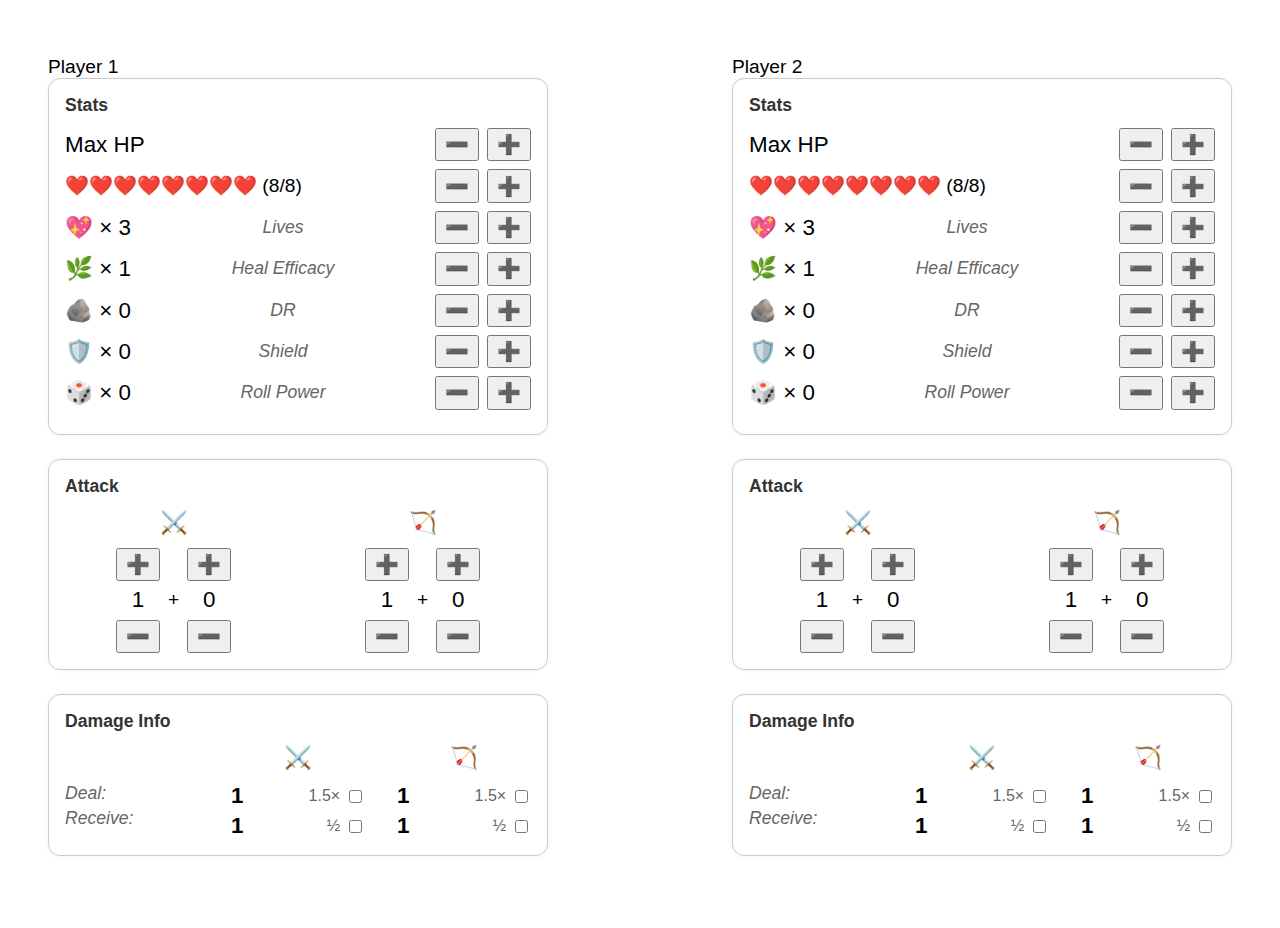
==== index.html @ b235745e "Add files via upload" ====
<!DOCTYPE html>
<html>
  <head>
    <meta charset="UTF-8" />
    <title>Stat Tracker</title>
    <link rel="stylesheet" href="index.css" />
  </head>
  <body>
    <div class="app-container">
      <!-- Player 1 -->
      <div class="player">
        <div class="player-name">Player 1</div>

        <!-- Defense Block -->
        <div class="stat-block">
          <div class="section-label">Stats</div>

          <div class="stat-row">
            <div class="display-group">
              <span class="display-value">Max HP</span>
              
            </div>
            <div class="controls">
              <button class="btn max-hp-decrease">➖</button>
              <button class="btn max-hp-increase">➕</button>
            </div>
          </div>
          <!-- HP -->
          <div class="stat-row">
            <div class="display-group">
              <span class="display-value hearts">❤️❤️❤️🖤🖤</span>
            </div>
            <div class="controls">
              <button class="btn hp-decrease">➖</button>
              <button class="btn hp-increase">➕</button>
            </div>
          </div>

          <!-- Lives -->
          <div class="stat-row">
            <div class="display-value lives">💖 × 2</div>
            <div class="stat-label">Lives</div>
            <div class="controls">
              <button class="btn life-decrease">➖</button>
              <button class="btn life-increase">➕</button>
            </div>
          </div>

          <!-- Heal Efficacy -->
          <div class="stat-row">
            <div class="display-value heal">🌿 × 3</div>
            <div class="stat-label">Heal Efficacy</div>
            <div class="controls">
              <button class="btn heal-decrease">➖</button>
              <button class="btn heal-increase">➕</button>
            </div>
          </div>

          <!-- Damage Reduction -->
          <div class="stat-row">
            <div class="display-value reduction">🪨 × 1</div>
            <div class="stat-label">DR</div>
            <div class="controls">
              <button class="btn reduction-decrease">➖</button>
              <button class="btn reduction-increase">➕</button>
            </div>
          </div>

          <!-- Shield -->
          <div class="stat-row">
            <div class="display-value shield">🛡️ × 3</div>
            <div class="stat-label">Shield</div>
            <div class="controls">
              <button class="btn shield-decrease">➖</button>
              <button class="btn shield-increase">➕</button>
            </div>
          </div>

          <!-- Roll Power -->
          <div class="stat-row">
            <div class="display-value roll">🎲 × 3</div>
            <div class="stat-label">Roll Power</div>
            <div class="controls">
              <button class="btn roll-decrease">➖</button>
              <button class="btn roll-increase">➕</button>
            </div>
          </div>
        </div>

        <!-- Offense Block -->
        <div class="stat-block">
          <div class="section-label">Attack</div>
          <div class="damage-section">
            <!-- Primary -->
            <div class="damage-group">
              <div class="damage-header">
                <div class="damage-label">⚔️</div>
              </div>
              <div class="damage-row">
                <div class="damage-cell">
                  <button class="btn">➕</button>
                  <div class="damage-value base">4</div>
                  <button class="btn">➖</button>
                </div>
                <div class="plus-symbol">+</div>
                <div class="damage-cell">
                  <button class="btn">➕</button>
                  <div class="damage-value bonus">2</div>
                  <button class="btn">➖</button>
                </div>
              </div>
            </div>

            <!-- Secondary -->
            <div class="damage-group">
              <div class="damage-header">
                <div class="damage-label">🏹</div>
              </div>
              <div class="damage-row">
                <div class="damage-cell">
                  <button class="btn">➕</button>
                  <div class="damage-value base">4</div>
                  <button class="btn">➖</button>
                </div>
                <div class="plus-symbol">+</div>
                <div class="damage-cell">
                  <button class="btn">➕</button>
                  <div class="damage-value bonus">2</div>
                  <button class="btn">➖</button>
                </div>
              </div>
            </div>
          </div>
        </div>

        <!-- Info Block -->
        <div class="stat-block">
          <div class="section-label">Damage Info</div>
          <div class="info-section">
            <!-- Labels -->
            <div class="damage-group">
              <div class="info-header"><div class="damage-label" style="visibility: hidden;">⚔️</div></div>
              <div class="info-row"><div class="stat-label">Deal:</div></div>
              <div class="info-row"><div class="stat-label">Receive:</div></div>
            </div>

            <!-- Primary -->
            <div class="damage-group">
              <div class="info-header"><div class="damage-label">⚔️</div></div>
              <div class="info-row">
                <div class="damage-total">6</div>
                <label class="dmg-toggle">1.5× <input type="checkbox" /></label>
              </div>
              <div class="info-row">
                <div class="damage-total">6</div>
                <label class="dmg-toggle">½ <input type="checkbox" /></label>
              </div>
            </div>

            <!-- Secondary -->
            <div class="damage-group">
              <div class="info-header"><div class="damage-label">🏹</div></div>
              <div class="info-row">
                <div class="damage-total">6</div>
                <label class="dmg-toggle">1.5× <input type="checkbox" /></label>
              </div>
              <div class="info-row">
                <div class="damage-total">6</div>
                <label class="dmg-toggle">½ <input type="checkbox" /></label>
              </div>
            </div>
          </div>
        </div>
      </div>

      <!-- Player 2 -->
      <div class="player">
        <div class="player-name">Player 2</div>

        <!-- Defense Block -->
        <div class="stat-block">
          <div class="section-label">Stats</div>

          <div class="stat-row">
            <div class="display-group">
              <span class="display-value">Max HP</span>
              
            </div>
            <div class="controls">
              <button class="btn max-hp-decrease">➖</button>
              <button class="btn max-hp-increase">➕</button>
            </div>
          </div>

          <!-- HP -->
          <div class="stat-row">
            <div class="display-group">
              <span class="display-value hearts">❤️❤️❤️🖤🖤</span>
            </div>
            <div class="controls">
              <button class="btn hp-decrease">➖</button>
              <button class="btn hp-increase">➕</button>
            </div>
          </div>

          <!-- Lives -->
          <div class="stat-row">
            <div class="display-value lives">💖 × 2</div>
            <div class="stat-label">Lives</div>
            <div class="controls">
              <button class="btn life-decrease">➖</button>
              <button class="btn life-increase">➕</button>
            </div>
          </div>

          <!-- Heal Efficacy -->
          <div class="stat-row">
            <div class="display-value heal">🌿 × 3</div>
            <div class="stat-label">Heal Efficacy</div>
            <div class="controls">
              <button class="btn heal-decrease">➖</button>
              <button class="btn heal-increase">➕</button>
            </div>
          </div>

          <!-- Damage Reduction -->
          <div class="stat-row">
            <div class="display-value reduction">🪨 × 1</div>
            <div class="stat-label">DR</div>
            <div class="controls">
              <button class="btn reduction-decrease">➖</button>
              <button class="btn reduction-increase">➕</button>
            </div>
          </div>

          <!-- Shield -->
          <div class="stat-row">
            <div class="display-value shield">🛡️ × 3</div>
            <div class="stat-label">Shield</div>
            <div class="controls">
              <button class="btn shield-decrease">➖</button>
              <button class="btn shield-increase">➕</button>
            </div>
          </div>

          <!-- Roll Power -->
          <div class="stat-row">
            <div class="display-value roll">🎲 × 3</div>
            <div class="stat-label">Roll Power</div>
            <div class="controls">
              <button class="btn roll-decrease">➖</button>
              <button class="btn roll-increase">➕</button>
            </div>
          </div>
        </div>

        <!-- Offense Block -->
        <div class="stat-block">
          <div class="section-label">Attack</div>
          <div class="damage-section">
            <!-- Primary -->
            <div class="damage-group">
              <div class="damage-header">
                <div class="damage-label">⚔️</div>
              </div>
              <div class="damage-row">
                <div class="damage-cell">
                  <button class="btn">➕</button>
                  <div class="damage-value base">4</div>
                  <button class="btn">➖</button>
                </div>
                <div class="plus-symbol">+</div>
                <div class="damage-cell">
                  <button class="btn">➕</button>
                  <div class="damage-value bonus">2</div>
                  <button class="btn">➖</button>
                </div>
              </div>
            </div>

            <!-- Secondary -->
            <div class="damage-group">
              <div class="damage-header">
                <div class="damage-label">🏹</div>
              </div>
              <div class="damage-row">
                <div class="damage-cell">
                  <button class="btn">➕</button>
                  <div class="damage-value base">4</div>
                  <button class="btn">➖</button>
                </div>
                <div class="plus-symbol">+</div>
                <div class="damage-cell">
                  <button class="btn">➕</button>
                  <div class="damage-value bonus">2</div>
                  <button class="btn">➖</button>
                </div>
              </div>
            </div>
          </div>
        </div>

        <!-- Info Block -->
        <div class="stat-block">
          <div class="section-label">Damage Info</div>
          <div class="info-section">
            <!-- Labels -->
            <div class="damage-group">
              <div class="info-header"><div class="damage-label" style="visibility: hidden;">⚔️</div></div>
              <div class="info-row"><div class="stat-label">Deal:</div></div>
              <div class="info-row"><div class="stat-label">Receive:</div></div>
            </div>

            <!-- Primary -->
            <div class="damage-group">
              <div class="info-header"><div class="damage-label">⚔️</div></div>
              <div class="info-row">
                <div class="damage-total">6</div>
                <label class="dmg-toggle">1.5× <input type="checkbox" /></label>
              </div>
              <div class="info-row">
                <div class="damage-total">6</div>
                <label class="dmg-toggle">½ <input type="checkbox" /></label>
              </div>
            </div>

            <!-- Secondary -->
            <div class="damage-group">
              <div class="info-header"><div class="damage-label">🏹</div></div>
              <div class="info-row">
                <div class="damage-total">6</div>
                <label class="dmg-toggle">1.5× <input type="checkbox" /></label>
              </div>
              <div class="info-row">
                <div class="damage-total">6</div>
                <label class="dmg-toggle">½ <input type="checkbox" /></label>
              </div>
            </div>
          </div>
        </div>
      </div>
    </div>
    <script src="stat.js"></script>
  </body>
</html>
---- index.css ----
body {
  font-family: -apple-system, BlinkMacSystemFont, 'Segoe UI', Roboto, Helvetica, Arial, sans-serif;
  margin-top: 0.5rem;
  margin-bottom: auto;
  margin-left: auto;
  margin-right: auto;
  padding: 2rem;
}

.app-container {
  display: flex;
  justify-content: space-between;
  gap: 0.5rem;
}

.player {
  flex: 1;
  max-width: 500px;
  font-size: 1.2rem;
  padding: 1rem;
}

.stat-block {
  border: 1px solid #ccc;
  border-radius: 0.75rem;
  padding: 1rem;
  margin-bottom: 1.5rem;
  box-shadow: 0 0 5px rgba(0, 0, 0, 0.05);
}

.section-label {
  font-weight: bold;
  font-size: 1.1rem;
  margin-bottom: 0.75rem;
  color: #333;
}

.stat-row {
  display: flex;
  justify-content: space-between;
  align-items: center;
  margin: 0.5rem 0;
}

.display-group {
  display: flex;
  max-width: 100%;  
  flex-wrap: wrap; 
  align-items: center;
  gap: 0.5rem;
}

.display-value {
  font-size: 1.4rem;
  display: flex;
  align-items: center;
  gap: 0.3rem;
  white-space: nowrap;
}

.display-value.hearts {
  display: inline-block;
  white-space: normal;
  word-break: break-word;
  line-height: 1.4;
  font-size: 1.2rem;  
  max-width: 100%;       
}

.controls {
  display: flex;
  gap: 0.5rem;
}

.btn {
  font-size: 1.2rem;
  padding: 0.2rem 0.5rem;
}

.stat-label {
  font-size: 1.1rem;
  font-style: italic;
  color: #666;
}

.damage-section {
  display: flex;
  justify-content: space-between;
  gap: 2rem;
}

.info-section {
  display: flex;
  justify-content: space-between;
  gap: 2rem;
}

.damage-group {
  flex: 1;
  display: flex;
  flex-direction: column;
  align-items: center;
  gap: 0.25rem;
}

.info-header {
  display: flex;
  justify-content: center;
  margin-bottom: 0.5rem;
}

.damage-header {
  display: flex;
  justify-content: center;
  align-items: center;
  margin-bottom: 0.5rem;
}

.damage-label {
  font-size: 1.4rem;
  text-align: center;
}

.damage-row {
  display: flex;
  align-items: center;
  gap: 0.5rem;
}

.damage-cell {
  display: flex;
  flex-direction: column;
  align-items: center;
  gap: 0.2rem;
}

.damage-value {
  font-size: 1.4rem;
  padding: 0.2rem 0.6rem;
  min-width: 1.5rem;
  text-align: center;
}

.plus-symbol {
  font-size: 1.2rem;
}

.info-row {
  display: flex;
  justify-content: space-between;
  align-items: center;
  width: 100%;
}

.damage-total {
  font-weight: bold;
  font-size: 1.4rem;
  color: black;
}

.dmg-toggle {
  font-size: 1rem;
  display: flex;
  align-items: center;
  gap: 0.3rem;
  color: #666;
}

.modified-total {
  font-size: 1.3rem;
  font-style: italic;
  color: #666;
}
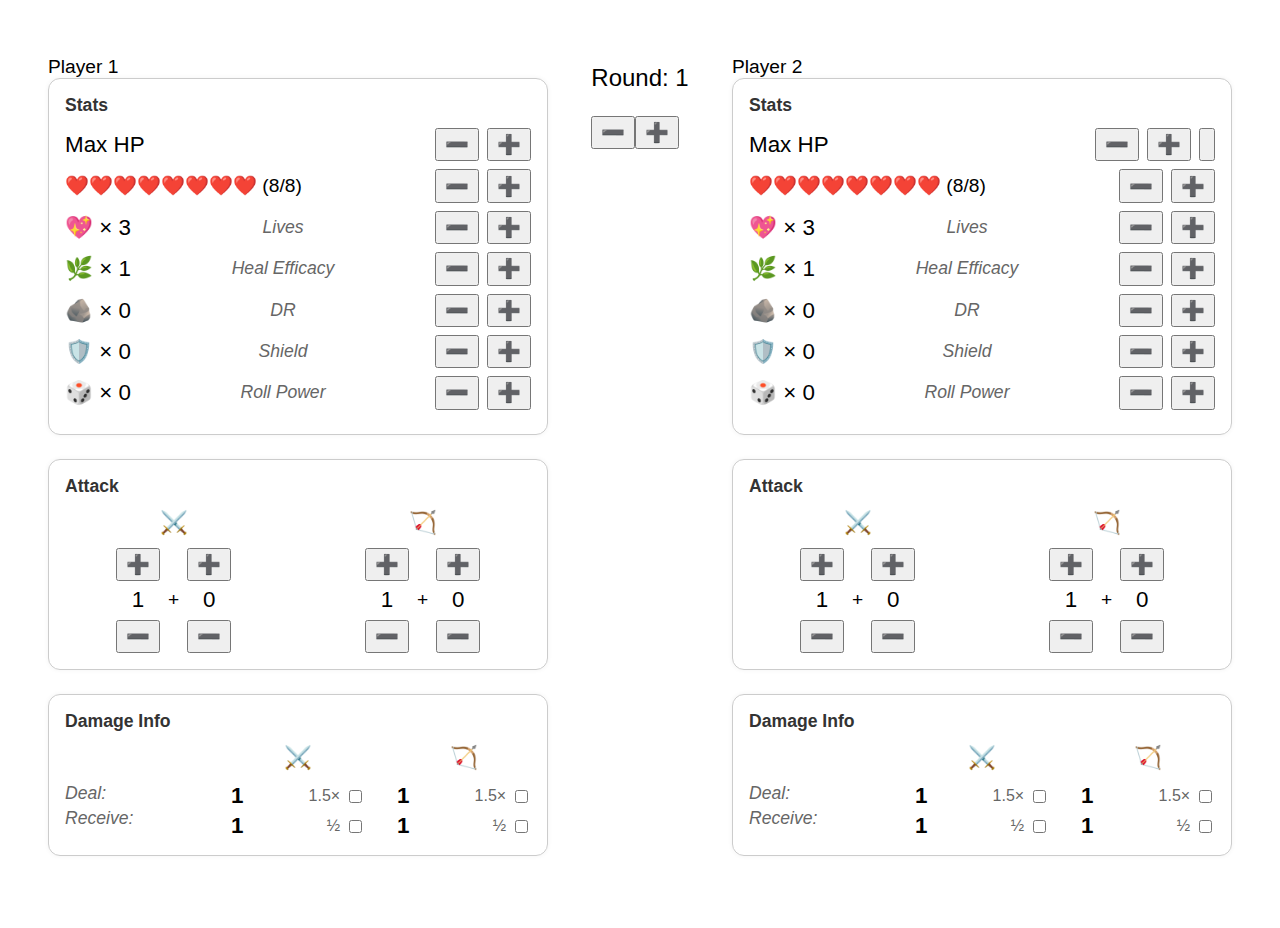
==== commit 3c62d524: "Add round counter" ====
--- a/index.html
+++ b/index.html
@@ -173,6 +173,14 @@
         </div>
       </div>
 
+      <div>
+        <p id="round-display" class="round-display">Round: 1</p>
+        <div class="round-controls">
+          <button id="round-decrease" class="btn round-decrease">➖</button>
+          <button id="round-increase" class="btn round-increase">➕</button>
+        </div>
+      </div>
+
       <!-- Player 2 -->
       <div class="player">
         <div class="player-name">Player 2</div>
@@ -188,7 +196,7 @@
             </div>
             <div class="controls">
               <button class="btn max-hp-decrease">➖</button>
-              <button class="btn max-hp-increase">➕</button>
+              <button class="btn max-hp-increase">➕<button>
             </div>
           </div>
 
--- a/index.css
+++ b/index.css
@@ -171,3 +171,11 @@
   font-style: italic;
   color: #666;
 }
+
+.round-display {
+  font-size: 1.5rem;
+}
+
+.round-controls {
+  display: flex;
+}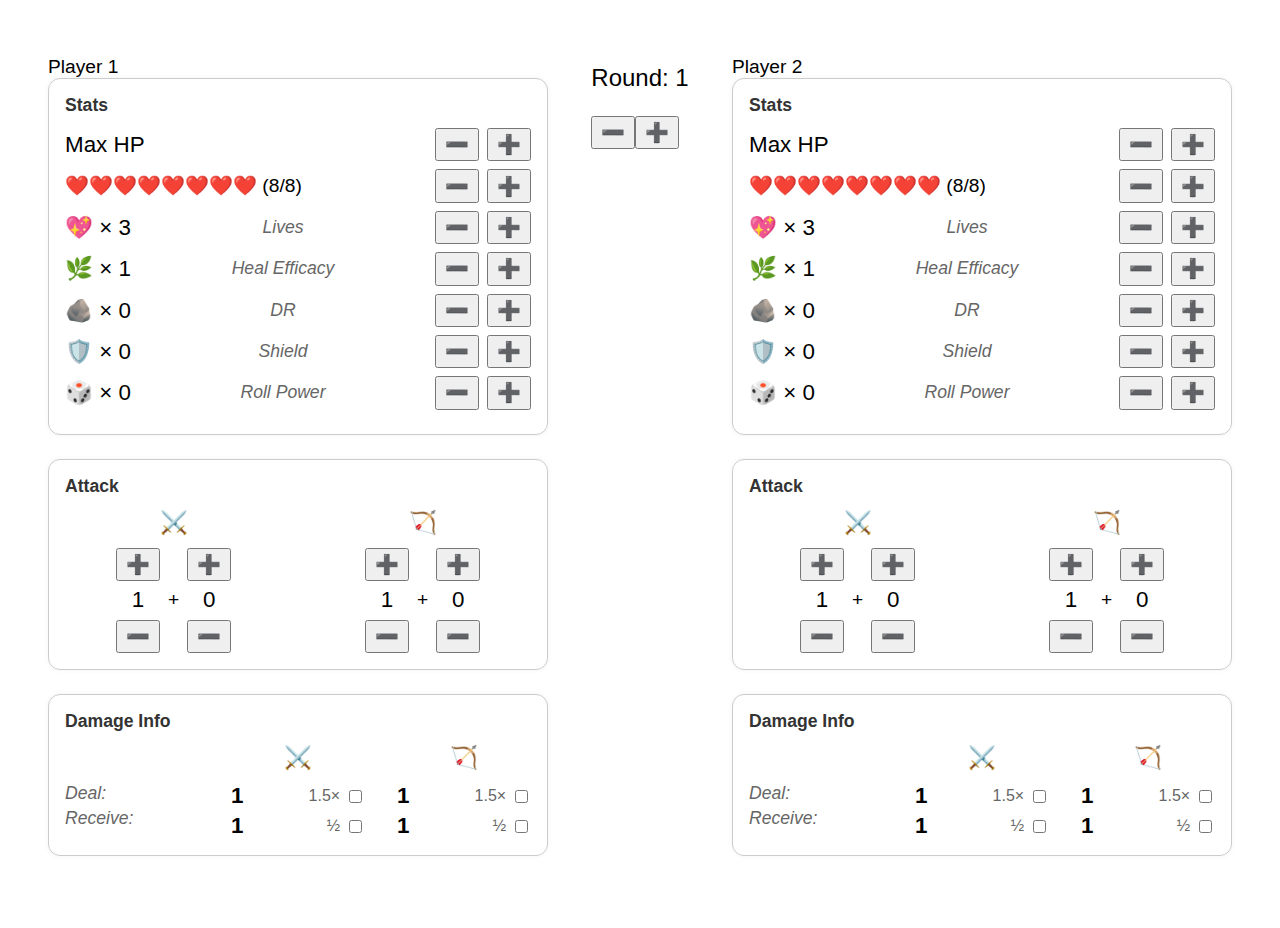
==== commit f473db65: "Fix missing closing button tag" ====
--- a/index.html
+++ b/index.html
@@ -196,7 +196,7 @@
             </div>
             <div class="controls">
               <button class="btn max-hp-decrease">➖</button>
-              <button class="btn max-hp-increase">➕<button>
+              <button class="btn max-hp-increase">➕</button>
             </div>
           </div>
 
